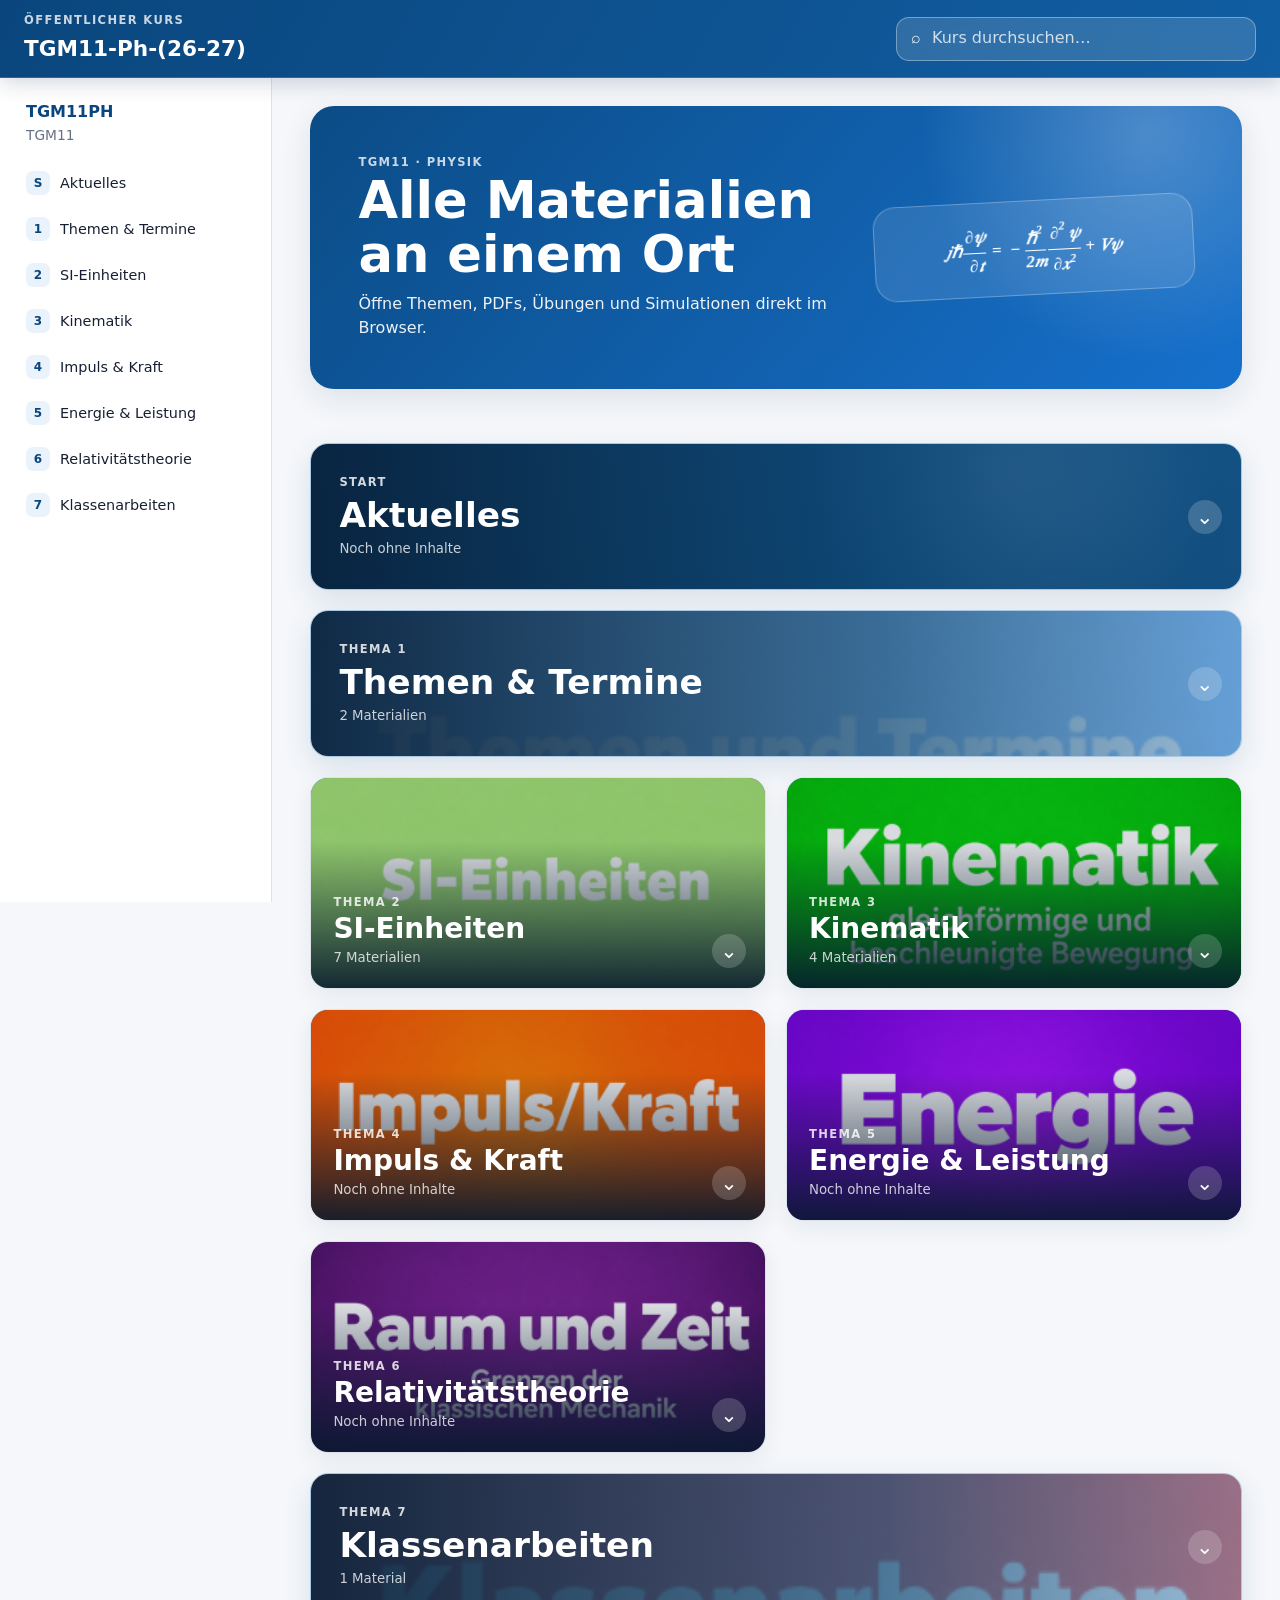
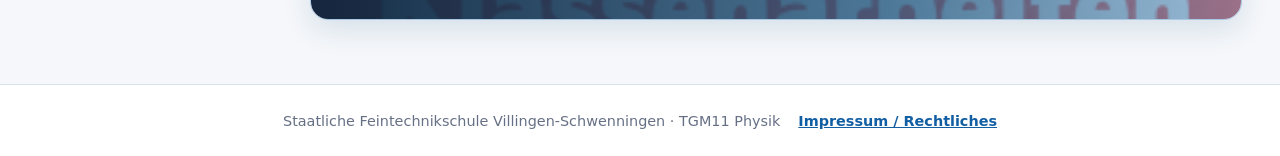
==== index.html @ e3fe37e3 "Add files via upload" ====
<!doctype html>
<html lang="de">
<head>
  <meta charset="utf-8">
  <meta name="viewport" content="width=device-width, initial-scale=1">
  <meta name="description" content="Öffentliche Kursseite mit automatisch erkannten Materialien">
  <meta name="theme-color" content="#115ea3">
  <title>Kurs</title>
  <link rel="stylesheet" href="assets/styles.css">
  <script type="module" src="assets/js/app.js?v=9"></script>
</head>
<body>
  <a class="skip-link" href="#main">Zum Inhalt springen</a>
  <header class="site-header">
    <div class="header-inner">
      <button class="menu-button" id="menuButton" type="button" aria-label="Navigation öffnen" aria-controls="sidebar" aria-expanded="false">☰</button>
      <div class="brand">
        <div>
          <p class="eyebrow">Öffentlicher Kurs</p>
          <h1 id="courseTitle">Moodle-Kurs</h1>
        </div>
      </div>
      <div class="header-actions">
        <label class="search" aria-label="Kurs durchsuchen">
          <span aria-hidden="true">⌕</span>
          <input id="searchInput" type="search" placeholder="Kurs durchsuchen…" autocomplete="off">
        </label>
      </div>
    </div>
  </header>

  <div class="layout">
    <aside class="sidebar" id="sidebar" aria-label="Kursnavigation">
      <div class="course-meta">
        <strong id="courseShortname"></strong>
        <span id="courseCategory"></span>
      </div>
      <nav id="sectionNav"></nav>
    </aside>

    <main id="main" class="main-content" tabindex="-1">
      <section class="hero" id="hero">
        <div>
          <p class="eyebrow" id="heroEyebrow">TGM11 · Physik</p>
          <h2 id="heroTitle">Alle Materialien an einem Ort</h2>
          <p id="heroText">Öffne Themen, PDFs, Übungen und Simulationen direkt im Browser.</p>
        </div>
        <div class="hero-symbol" aria-label="Zeitabhängige Schrödingergleichung">
          <math xmlns="http://www.w3.org/1998/Math/MathML" display="block">
            <mrow>
              <mi>j</mi><mo>⁢</mo><mi>ℏ</mi>
              <mfrac><mrow><mo>∂</mo><mi>ψ</mi></mrow><mrow><mo>∂</mo><mi>t</mi></mrow></mfrac>
              <mo>=</mo><mo>−</mo>
              <mfrac><msup><mi>ℏ</mi><mn>2</mn></msup><mrow><mn>2</mn><mi>m</mi></mrow></mfrac>
              <mfrac><mrow><msup><mo>∂</mo><mn>2</mn></msup><mi>ψ</mi></mrow><mrow><mo>∂</mo><msup><mi>x</mi><mn>2</mn></msup></mrow></mfrac>
              <mo>+</mo><mi>V</mi><mo>⁢</mo><mi>ψ</mi>
            </mrow>
          </math>
        </div>
      </section>

      <div id="searchStatus" class="search-status" role="status" aria-live="polite"></div>
      <section id="courseGrid" class="course-grid" aria-label="Kursbereiche"></section>
      <section id="emptySearch" class="empty-state" hidden>
        <div aria-hidden="true">⌕</div>
        <h2>Keine Treffer</h2>
        <p>Versuche einen anderen Suchbegriff.</p>
      </section>
    </main>
  </div>

  <footer class="site-footer">
    <span>Staatliche Feintechnikschule Villingen-Schwenningen · TGM11 Physik</span>
    <a href="impressum.html">Impressum / Rechtliches</a>
  </footer>

  <div class="modal" id="viewerModal" hidden>
    <div class="modal-backdrop" data-close-modal></div>
    <section class="modal-panel" role="dialog" aria-modal="true" aria-labelledby="viewerTitle">
      <header class="modal-header">
        <div>
          <p class="eyebrow" id="viewerType">Material</p>
          <h2 id="viewerTitle">Material</h2>
        </div>
        <div class="modal-actions">
          <a id="openNewTab" class="button secondary" href="#" target="_blank" rel="noopener" hidden>Neuer Tab</a>
          <a id="downloadFile" class="button secondary" href="#" download hidden>Download</a>
          <button class="icon-button" type="button" data-close-modal aria-label="Schließen">×</button>
        </div>
      </header>
      <div class="modal-body" id="viewerBody"></div>
    </section>
  </div>

  <template id="sectionTemplate">
    <article class="section-card">
      <button class="section-cover" type="button" aria-expanded="false">
        <span class="cover-image" aria-hidden="true"></span>
        <span class="cover-overlay"></span>
        <span class="cover-text">
          <span class="section-number"></span>
          <strong class="section-title"></strong>
          <small class="section-count"></small>
        </span>
        <span class="chevron" aria-hidden="true">⌄</span>
      </button>
      <div class="section-content" hidden>
        <div class="section-summary prose"></div>
        <div class="section-items"></div>
      </div>
    </article>
  </template>

  <template id="subsectionTemplate">
    <section class="subsection">
      <button class="subsection-toggle" type="button" aria-expanded="false">
        <span><span class="item-icon" aria-hidden="true">▦</span><strong class="subsection-title"></strong></span>
        <span class="subsection-meta"></span>
        <span class="chevron" aria-hidden="true">⌄</span>
      </button>
      <div class="subsection-body" hidden>
        <div class="subsection-summary prose"></div>
        <div class="subsection-items"></div>
      </div>
    </section>
  </template>
</body>
</html>
---- assets/styles.css ----
:root {
  --blue: #115ea3;
  --blue-dark: #0a467d;
  --blue-soft: #eaf3fb;
  --ink: #172033;
  --muted: #667085;
  --surface: #ffffff;
  --surface-alt: #f5f7fa;
  --border: #dbe2ea;
  --success: #087a55;
  --shadow: 0 10px 30px rgba(17, 38, 64, 0.10);
  --radius: 18px;
}

* { box-sizing: border-box; }
html { scroll-behavior: smooth; }
body {
  margin: 0;
  color: var(--ink);
  background: var(--surface-alt);
  font-family: Inter, ui-sans-serif, system-ui, -apple-system, BlinkMacSystemFont, "Segoe UI", sans-serif;
  line-height: 1.55;
}
button, input { font: inherit; }
a { color: var(--blue); }
[hidden] { display: none !important; }

.skip-link {
  position: fixed;
  top: 8px;
  left: 8px;
  z-index: 100;
  padding: 10px 14px;
  border-radius: 10px;
  color: white;
  background: var(--blue-dark);
  transform: translateY(-150%);
}
.skip-link:focus { transform: translateY(0); }

.site-header {
  position: sticky;
  top: 0;
  z-index: 30;
  border-bottom: 1px solid rgba(255,255,255,.16);
  color: white;
  background: linear-gradient(120deg, var(--blue-dark), var(--blue));
  box-shadow: 0 5px 20px rgba(0, 38, 74, .18);
}
.header-inner {
  min-height: 76px;
  padding: 12px 24px;
  display: flex;
  align-items: center;
  gap: 16px;
}
.brand { display: flex; align-items: center; min-width: 0; }
.brand h1 { margin: 0; font-size: clamp(1rem, 2vw, 1.35rem); white-space: nowrap; overflow: hidden; text-overflow: ellipsis; }
.eyebrow { margin: 0 0 2px; font-size: .72rem; font-weight: 800; letter-spacing: .12em; text-transform: uppercase; opacity: .78; }
.header-actions { margin-left: auto; }
.search {
  width: min(360px, 36vw);
  min-height: 44px;
  padding: 0 14px;
  display: flex;
  align-items: center;
  gap: 9px;
  border: 1px solid rgba(255,255,255,.35);
  border-radius: 13px;
  background: rgba(255,255,255,.14);
  backdrop-filter: blur(8px);
}
.search input { width: 100%; border: 0; outline: 0; color: white; background: transparent; }
.search input::placeholder { color: rgba(255,255,255,.78); }
.menu-button { display: none; border: 0; color: white; background: transparent; font-size: 1.5rem; cursor: pointer; }

.layout { display: grid; grid-template-columns: 272px minmax(0, 1fr); min-height: calc(100vh - 76px); }
.sidebar {
  position: sticky;
  top: 76px;
  align-self: start;
  height: calc(100vh - 76px);
  padding: 22px 16px;
  overflow-y: auto;
  border-right: 1px solid var(--border);
  background: var(--surface);
}
.course-meta { padding: 0 10px 16px; display: grid; }
.course-meta strong { color: var(--blue-dark); }
.course-meta span { color: var(--muted); font-size: .86rem; }
#sectionNav { display: grid; gap: 4px; }
.nav-link {
  width: 100%;
  padding: 9px 10px;
  display: flex;
  align-items: center;
  gap: 10px;
  border: 0;
  border-radius: 10px;
  text-align: left;
  color: var(--ink);
  background: transparent;
  cursor: pointer;
}
.nav-link:hover, .nav-link:focus-visible { color: var(--blue-dark); background: var(--blue-soft); }
.nav-number { width: 24px; height: 24px; display: grid; place-items: center; border-radius: 7px; color: var(--blue-dark); background: var(--blue-soft); font-size: .75rem; font-weight: 800; }
.nav-title { overflow: hidden; text-overflow: ellipsis; white-space: nowrap; font-size: .9rem; }

.main-content { width: min(1260px, 100%); margin: 0 auto; padding: 28px clamp(18px, 3vw, 42px) 64px; }
.hero {
  min-height: 210px;
  padding: clamp(24px, 4vw, 48px);
  display: flex;
  align-items: center;
  justify-content: space-between;
  gap: 28px;
  overflow: hidden;
  border-radius: 24px;
  color: white;
  background: radial-gradient(circle at 90% 10%, rgba(255,255,255,.24), transparent 26%), linear-gradient(130deg, #0b4c86, #1670cc);
  box-shadow: var(--shadow);
}
.hero h2 { margin: 0 0 10px; font-size: clamp(1.8rem, 4vw, 3.2rem); line-height: 1.05; }
.hero p:not(.eyebrow) { max-width: 700px; margin: 0; opacity: .92; }
.hero-symbol {
  flex: 0 1 520px;
  max-width: 52%;
  padding: 22px 24px;
  overflow-x: auto;
  border: 1px solid rgba(255,255,255,.28);
  border-radius: 22px;
  color: white;
  background: rgba(255,255,255,.1);
  transform: rotate(-3deg);
}
.hero-symbol math {
  min-width: max-content;
  font: italic 700 clamp(.82rem, 1.35vw, 1.3rem) "Cambria Math", "STIX Two Math", "Times New Roman", serif;
}
.search-status { min-height: 24px; margin: 20px 2px 10px; color: var(--muted); font-size: .9rem; }
.course-grid { display: grid; grid-template-columns: repeat(2, minmax(0, 1fr)); gap: 20px; }

.section-card { overflow: hidden; border: 1px solid var(--border); border-radius: var(--radius); background: var(--surface); box-shadow: 0 7px 22px rgba(17,38,64,.07); transition: transform .18s ease, box-shadow .18s ease; }
.section-card:hover { transform: translateY(-2px); box-shadow: var(--shadow); }
.section-card.open { grid-column: 1 / -1; }

/* Übergeordnete Kacheln nehmen die gesamte Breite des Rasters ein.
   Standardmäßig stehen sie oben; .featured-bottom setzt sie ans Ende. */
.section-card.featured-section {
  grid-column: 1 / -1;
  order: -1;
  border-color: #a9c8e3;
  box-shadow: 0 10px 28px rgba(17, 74, 124, .13);
}
.section-card.featured-section.featured-bottom { order: 999; }
.featured-section .section-cover { min-height: 145px; }
.featured-section .cover-image {
  background-position: center 38%;
}
.featured-section .cover-overlay {
  background: linear-gradient(90deg, rgba(7, 32, 58, .94), rgba(9, 68, 113, .72) 62%, rgba(18, 100, 163, .42));
}
.featured-section .cover-text {
  inset: 0 82px 0 28px;
  align-content: center;
  gap: 4px;
}
.featured-section .section-title {
  font-size: clamp(1.45rem, 3vw, 2.15rem);
}
.featured-section .section-cover > .chevron {
  top: 50%;
  bottom: auto;
  transform: translateY(-50%);
}
.featured-section.open .section-cover > .chevron {
  transform: translateY(-50%) rotate(180deg);
}

.section-cover {
  position: relative;
  width: 100%;
  min-height: 210px;
  padding: 0;
  overflow: hidden;
  border: 0;
  display: block;
  text-align: left;
  color: white;
  background: linear-gradient(135deg, #205b8e, #163e67);
  cursor: pointer;
}
.cover-image { position: absolute; inset: 0; background-position: center; background-size: cover; transform: scale(1.02); transition: transform .3s ease; }
.section-cover:hover .cover-image { transform: scale(1.06); }
.cover-overlay { position: absolute; inset: 0; background: linear-gradient(to top, rgba(7,25,46,.92), rgba(7,25,46,.15) 70%); }
.cover-text { position: absolute; inset: auto 22px 20px; display: grid; gap: 2px; }
.section-number { font-size: .72rem; font-weight: 800; letter-spacing: .12em; text-transform: uppercase; opacity: .82; }
.section-title { font-size: clamp(1.25rem, 2.3vw, 1.75rem); line-height: 1.15; }
.section-count { opacity: .78; }
.chevron { transition: transform .2s ease; }
.section-cover > .chevron { position: absolute; right: 19px; bottom: 20px; width: 34px; height: 34px; display: grid; place-items: center; border-radius: 50%; background: rgba(255,255,255,.18); font-size: 1.3rem; }
.section-card.open .section-cover > .chevron, [aria-expanded="true"] > .chevron { transform: rotate(180deg); }
.section-content { padding: 22px; }
.section-summary:not(:empty) { margin-bottom: 18px; padding: 16px; border-radius: 13px; background: var(--blue-soft); }
.section-items { display: grid; gap: 12px; }

.subsection { overflow: hidden; border: 1px solid var(--border); border-radius: 14px; background: #fbfcfe; }
.subsection-toggle { width: 100%; min-height: 58px; padding: 12px 15px; display: grid; grid-template-columns: minmax(0,1fr) auto auto; align-items: center; gap: 10px; border: 0; text-align: left; color: var(--ink); background: transparent; cursor: pointer; }
.subsection-toggle:hover { background: var(--blue-soft); }
.subsection-toggle > span:first-child { display: flex; align-items: center; gap: 10px; min-width: 0; }
.subsection-title { overflow-wrap: anywhere; }
.subsection-meta { color: var(--muted); font-size: .82rem; }
.subsection-body { padding: 0 14px 14px; }
.subsection-items { display: grid; gap: 9px; }
.subsection-summary:not(:empty) { margin-bottom: 10px; }

.material {
  width: 100%;
  min-height: 62px;
  padding: 11px 13px;
  display: grid;
  grid-template-columns: 40px minmax(0,1fr) auto;
  align-items: center;
  gap: 12px;
  border: 1px solid var(--border);
  border-radius: 12px;
  text-align: left;
  color: var(--ink);
  background: white;
}
button.material { cursor: pointer; }
button.material:hover, button.material:focus-visible { border-color: #8cb8dd; background: #f7fbff; }
.item-icon { width: 36px; height: 36px; display: inline-grid; place-items: center; border-radius: 10px; color: var(--blue-dark); background: var(--blue-soft); font-weight: 900; }
.material-copy { min-width: 0; display: grid; }
.material-title { font-weight: 750; overflow-wrap: anywhere; }
.material-meta { color: var(--muted); font-size: .8rem; }
.material-action { color: var(--blue); font-size: .82rem; font-weight: 750; }
.notice { background: #fffaf0; border-color: #ead8ad; }
a.notice { text-decoration: none; cursor: pointer; }
a.notice:hover, a.notice:focus-visible { border-color: #d5ad4c; background: #fff6df; }
.notice .item-icon { color: #7c5b16; background: #f7eac8; }
.empty-material { color: var(--muted); background: var(--surface-alt); }
.material-folder { overflow: hidden; border: 1px solid var(--border); border-radius: 12px; background: #f7fafe; }
.material-folder > .folder-toggle { min-height: 58px; border: 0; border-radius: 0; background: transparent; }
.material-folder > .folder-toggle:hover,
.material-folder > .folder-toggle:focus-visible { background: var(--blue-soft); }
.folder-toggle > .chevron { justify-self: end; font-size: 1.15rem; }
.folder-list { padding: 0 10px 10px; margin: 0; display: grid; gap: 8px; list-style: none; }
.folder-list[hidden] { display: none; }
.folder-list > .material-folder { background: white; }

.prose { overflow-wrap: anywhere; }
.prose > :first-child { margin-top: 0; }
.prose > :last-child { margin-bottom: 0; }
.prose img { max-width: 100%; height: auto; }
.prose table { width: 100% !important; border-collapse: collapse; }
.prose td, .prose th { padding: 8px; border: 1px solid var(--border); vertical-align: top; }

.empty-state { padding: 60px 20px; text-align: center; color: var(--muted); }
.empty-state div { font-size: 3rem; }
.empty-state h2 { margin-bottom: 2px; color: var(--ink); }

.modal { position: fixed; inset: 0; z-index: 60; }
.modal-backdrop { position: absolute; inset: 0; background: rgba(8,20,36,.72); backdrop-filter: blur(4px); }
.modal-panel { position: absolute; inset: 24px; display: grid; grid-template-rows: auto minmax(0,1fr); overflow: hidden; border-radius: 20px; background: white; box-shadow: 0 24px 80px rgba(0,0,0,.35); }
.modal-header { min-height: 76px; padding: 13px 18px; display: flex; align-items: center; gap: 16px; border-bottom: 1px solid var(--border); }
.modal-header h2 { margin: 0; font-size: clamp(1rem, 2vw, 1.35rem); }
.modal-actions { margin-left: auto; display: flex; align-items: center; gap: 8px; }
.button { min-height: 40px; padding: 8px 12px; display: inline-flex; align-items: center; justify-content: center; border-radius: 10px; text-decoration: none; font-weight: 750; }
.button.secondary { color: var(--blue-dark); background: var(--blue-soft); }
.icon-button { width: 42px; height: 42px; border: 0; border-radius: 12px; color: var(--ink); background: var(--surface-alt); font-size: 1.7rem; cursor: pointer; }
.modal-body { min-height: 0; overflow: auto; background: #eef1f5; }
.viewer-frame { width: 100%; height: 100%; min-height: 520px; border: 0; background: white; }
.page-view { width: min(900px, calc(100% - 30px)); margin: 20px auto; padding: clamp(18px, 4vw, 42px); border-radius: 16px; background: white; box-shadow: var(--shadow); }
body.modal-open { overflow: hidden; }

.site-footer {
  min-height: 72px;
  padding: 18px clamp(18px, 3vw, 42px);
  display: flex;
  align-items: center;
  justify-content: center;
  gap: 18px;
  flex-wrap: wrap;
  border-top: 1px solid var(--border);
  color: var(--muted);
  background: var(--surface);
  font-size: .9rem;
  text-align: center;
}
.site-footer a { font-weight: 750; }

.legal-page { min-height: 100vh; background: var(--surface-alt); }
.legal-header {
  padding: 22px clamp(18px, 4vw, 48px);
  color: white;
  background: linear-gradient(120deg, var(--blue-dark), var(--blue));
  box-shadow: 0 5px 20px rgba(0, 38, 74, .18);
}
.legal-header-inner { width: min(900px, 100%); margin: 0 auto; }
.legal-back {
  display: inline-flex;
  margin-bottom: 18px;
  color: white;
  font-weight: 750;
  text-decoration: none;
}
.legal-back:hover, .legal-back:focus-visible { text-decoration: underline; }
.legal-header h1 { margin: 0; font-size: clamp(2rem, 5vw, 3.4rem); line-height: 1.08; }
.legal-header p { max-width: 680px; margin: 10px 0 0; opacity: .88; }
.legal-main { width: min(900px, calc(100% - 28px)); margin: 28px auto 56px; }
.legal-card {
  padding: clamp(22px, 4vw, 42px);
  border: 1px solid var(--border);
  border-radius: 22px;
  background: var(--surface);
  box-shadow: var(--shadow);
}
.legal-card section + section { margin-top: 30px; padding-top: 26px; border-top: 1px solid var(--border); }
.legal-card h2 { margin: 0 0 10px; color: var(--blue-dark); font-size: clamp(1.15rem, 2vw, 1.4rem); }
.legal-card p { margin: 0; }
.legal-card p + p { margin-top: 10px; }
.legal-address { font-style: normal; }
.legal-updated { color: var(--muted); font-size: .9rem; }

@media (max-width: 900px) {
  .layout { grid-template-columns: 1fr; }
  .menu-button { display: block; }
  .sidebar { position: fixed; top: 76px; bottom: 0; left: 0; z-index: 40; width: min(300px, 86vw); height: auto; transform: translateX(-105%); transition: transform .2s ease; box-shadow: var(--shadow); }
  .sidebar.open { transform: translateX(0); }
  .course-grid { grid-template-columns: 1fr; }
  .section-card.open { grid-column: auto; }
  .hero-symbol { display: none; }
  .search { width: min(44vw, 320px); }
}

@media (max-width: 620px) {
  .header-inner { padding: 10px 12px; }
  .brand .eyebrow { display: none; }
  .search { width: 42px; padding: 0 12px; transition: width .2s ease; }
  .search:focus-within { position: absolute; left: 58px; right: 10px; width: auto; background: var(--blue-dark); }
  .search input { min-width: 0; }
  .main-content { padding: 18px 12px 44px; }
  .hero { min-height: 180px; border-radius: 18px; }
  .section-cover { min-height: 175px; }
  .featured-section .section-cover { min-height: 130px; }
  .featured-section .cover-text { inset: 0 68px 0 20px; }
  .subsection-toggle { grid-template-columns: minmax(0,1fr) auto; }
  .subsection-meta { display: none; }
  .material { grid-template-columns: 36px minmax(0,1fr); }
  .material-action { display: none; }
  .modal-panel { inset: 0; border-radius: 0; }
  .modal-actions .button { display: none; }
  .modal-header { padding: 10px 12px; }
}

/* Automatisch aufgebaute Materialstruktur */
a.material.external-link { text-decoration: none; cursor: pointer; }
a.material.external-link:hover, a.material.external-link:focus-visible { border-color: #8cb8dd; background: #f7fbff; }
.viewer-media { display: block; width: min(100%, 1100px); max-height: calc(100vh - 170px); margin: auto; background: #000; }
.viewer-audio { display: block; width: min(100%, 700px); margin: 40px auto; }

/* Ankündigungen aus verwaltung/ankuendigungen.json */
.announcement-list {
  margin-bottom: 14px;
  display: grid;
  gap: 10px;
}
.announcement {
  padding: 14px;
  display: grid;
  grid-template-columns: 38px minmax(0, 1fr);
  gap: 12px;
  border: 1px solid #bdd7ee;
  border-radius: 13px;
  background: #f4f9fd;
}
.announcement.important {
  border-color: #e2c172;
  background: #fff9eb;
}
.announcement-icon {
  width: 36px;
  height: 36px;
  display: grid;
  place-items: center;
  border-radius: 10px;
  color: var(--blue-dark);
  background: var(--blue-soft);
  font-weight: 900;
}
.announcement.important .announcement-icon {
  color: #765514;
  background: #f6e8bd;
}
.announcement-content { min-width: 0; }
.announcement-heading {
  display: flex;
  align-items: baseline;
  justify-content: space-between;
  gap: 12px;
}
.announcement-heading time {
  flex: none;
  color: var(--muted);
  font-size: .8rem;
}
.announcement-content p {
  margin: 5px 0 0;
  white-space: pre-line;
}
.announcement-content a {
  display: inline-block;
  margin-top: 7px;
  font-weight: 750;
}
.startup-error {
  width: min(720px, calc(100% - 32px));
  margin: 60px auto;
  padding: 28px;
  border: 1px solid var(--border);
  border-radius: var(--radius);
  background: white;
  box-shadow: var(--shadow);
}

/* Suche: zeigt passende Unterordner und Dateien direkt innerhalb der Kacheln. */
.course-grid.searching .section-card:not([hidden]) {
  grid-column: 1 / -1;
}
.course-grid.searching .search-match > .section-cover,
.course-grid.searching .subsection.search-match > .subsection-toggle,
.course-grid.searching .material-folder.search-match > .folder-toggle,
.course-grid.searching .material.search-match,
.course-grid.searching .announcement.search-match {
  outline: 2px solid rgba(17, 94, 163, .28);
  outline-offset: -2px;
}
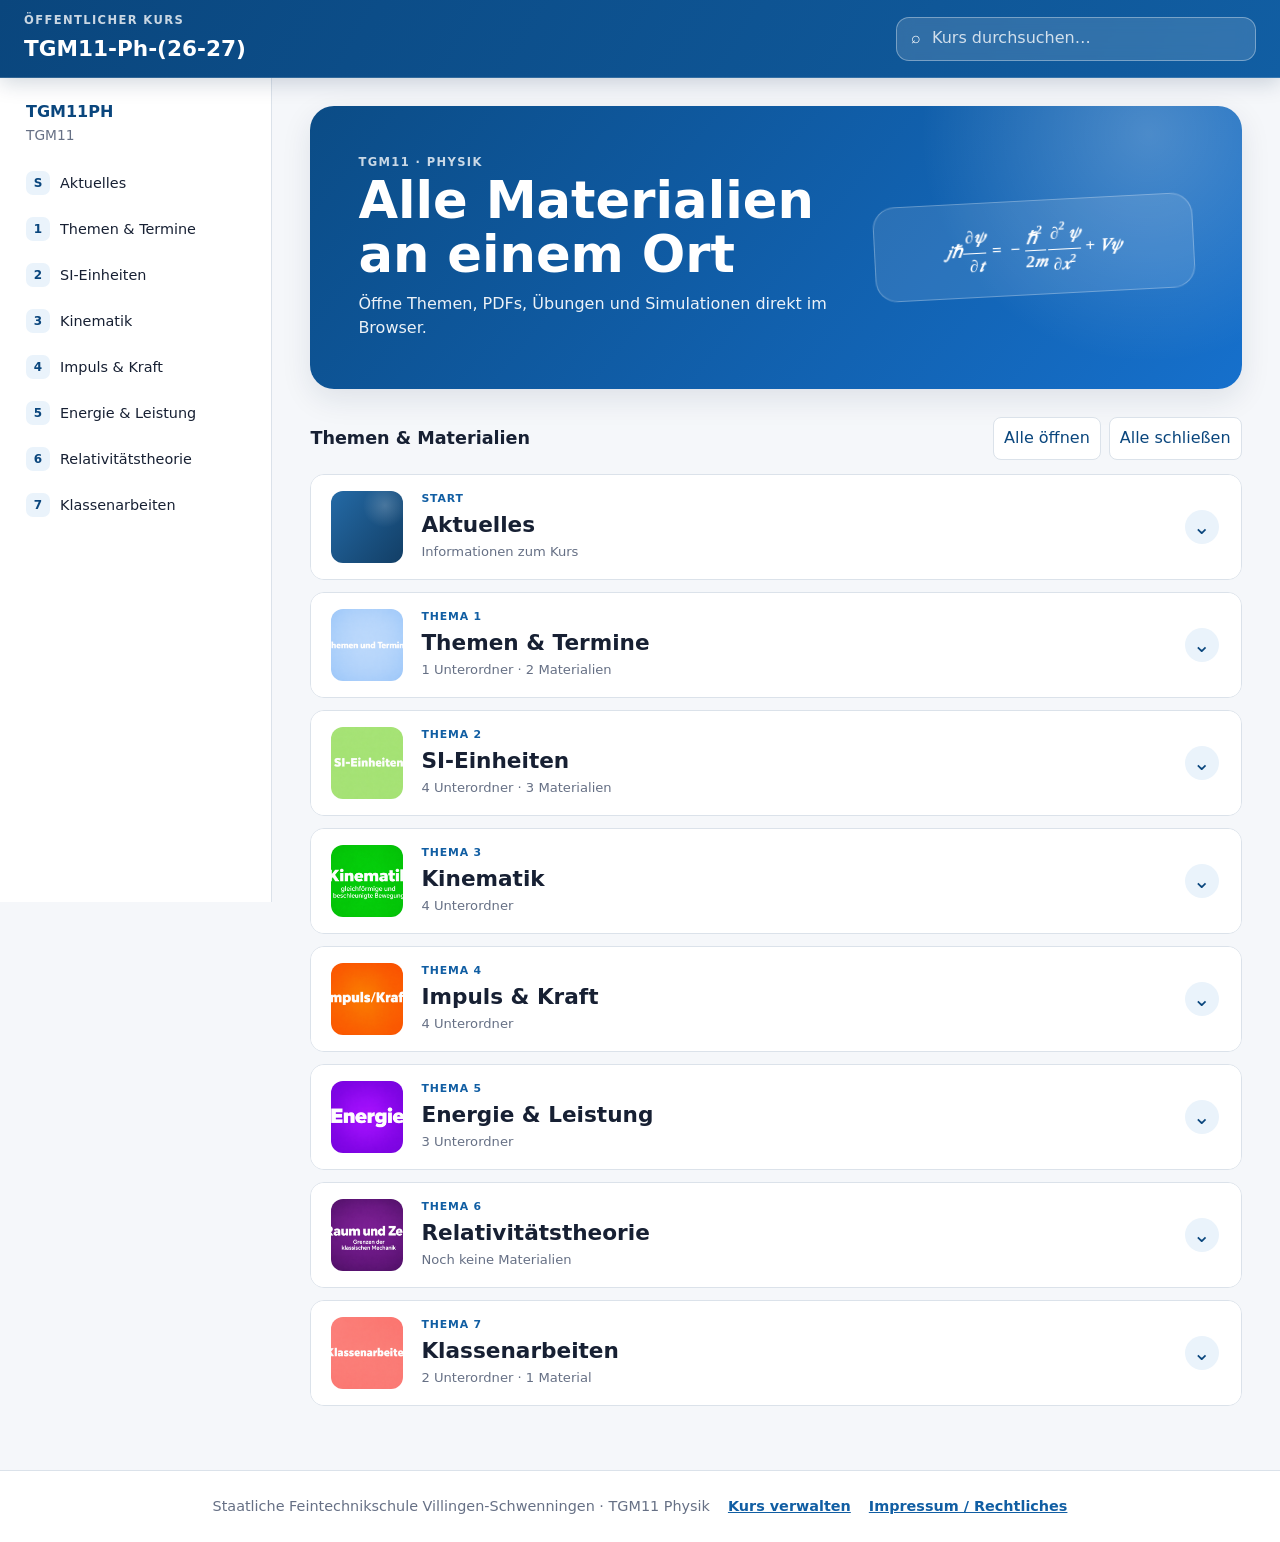
==== commit 726f8b32: "Kursnamen zentralisieren, Ordner und PDF-Pflege vereinfachen und Themen als Liste anzeigen" ====
--- a/index.html
+++ b/index.html
@@ -6,8 +6,8 @@
   <meta name="description" content="Öffentliche Kursseite mit automatisch erkannten Materialien">
   <meta name="theme-color" content="#115ea3">
   <title>Kurs</title>
-  <link rel="stylesheet" href="assets/styles.css">
-  <script type="module" src="assets/js/app.js?v=9"></script>
+  <link rel="stylesheet" href="assets/styles.css?v=11">
+  <script type="module" src="assets/js/app.js?v=11"></script>
 </head>
 <body>
   <a class="skip-link" href="#main">Zum Inhalt springen</a>
@@ -17,7 +17,7 @@
       <div class="brand">
         <div>
           <p class="eyebrow">Öffentlicher Kurs</p>
-          <h1 id="courseTitle">Moodle-Kurs</h1>
+          <h1 id="courseTitle">Physikkurs</h1>
         </div>
       </div>
       <div class="header-actions">
@@ -41,7 +41,7 @@
     <main id="main" class="main-content" tabindex="-1">
       <section class="hero" id="hero">
         <div>
-          <p class="eyebrow" id="heroEyebrow">TGM11 · Physik</p>
+          <p class="eyebrow" id="heroEyebrow">Physik</p>
           <h2 id="heroTitle">Alle Materialien an einem Ort</h2>
           <p id="heroText">Öffne Themen, PDFs, Übungen und Simulationen direkt im Browser.</p>
         </div>
@@ -59,6 +59,13 @@
         </div>
       </section>
 
+      <div class="course-toolbar">
+        <h2>Themen &amp; Materialien</h2>
+        <div class="course-toolbar-actions">
+          <button id="expandAll" class="text-button" type="button">Alle öffnen</button>
+          <button id="collapseAll" class="text-button" type="button">Alle schließen</button>
+        </div>
+      </div>
       <div id="searchStatus" class="search-status" role="status" aria-live="polite"></div>
       <section id="courseGrid" class="course-grid" aria-label="Kursbereiche"></section>
       <section id="emptySearch" class="empty-state" hidden>
@@ -70,7 +77,8 @@
   </div>
 
   <footer class="site-footer">
-    <span>Staatliche Feintechnikschule Villingen-Schwenningen · TGM11 Physik</span>
+    <span>Staatliche Feintechnikschule Villingen-Schwenningen · <span data-course-name>Kurs</span> Physik</span>
+    <a href="verwaltung/">Kurs verwalten</a>
     <a href="impressum.html">Impressum / Rechtliches</a>
   </footer>
 
--- a/assets/styles.css
+++ b/assets/styles.css
@@ -138,71 +138,33 @@
   font: italic 700 clamp(.82rem, 1.35vw, 1.3rem) "Cambria Math", "STIX Two Math", "Times New Roman", serif;
 }
 .search-status { min-height: 24px; margin: 20px 2px 10px; color: var(--muted); font-size: .9rem; }
-.course-grid { display: grid; grid-template-columns: repeat(2, minmax(0, 1fr)); gap: 20px; }
-
-.section-card { overflow: hidden; border: 1px solid var(--border); border-radius: var(--radius); background: var(--surface); box-shadow: 0 7px 22px rgba(17,38,64,.07); transition: transform .18s ease, box-shadow .18s ease; }
-.section-card:hover { transform: translateY(-2px); box-shadow: var(--shadow); }
-.section-card.open { grid-column: 1 / -1; }
-
-/* Übergeordnete Kacheln nehmen die gesamte Breite des Rasters ein.
-   Standardmäßig stehen sie oben; .featured-bottom setzt sie ans Ende. */
-.section-card.featured-section {
-  grid-column: 1 / -1;
-  order: -1;
-  border-color: #a9c8e3;
-  box-shadow: 0 10px 28px rgba(17, 74, 124, .13);
-}
-.section-card.featured-section.featured-bottom { order: 999; }
-.featured-section .section-cover { min-height: 145px; }
-.featured-section .cover-image {
-  background-position: center 38%;
-}
-.featured-section .cover-overlay {
-  background: linear-gradient(90deg, rgba(7, 32, 58, .94), rgba(9, 68, 113, .72) 62%, rgba(18, 100, 163, .42));
-}
-.featured-section .cover-text {
-  inset: 0 82px 0 28px;
-  align-content: center;
-  gap: 4px;
-}
-.featured-section .section-title {
-  font-size: clamp(1.45rem, 3vw, 2.15rem);
-}
-.featured-section .section-cover > .chevron {
-  top: 50%;
-  bottom: auto;
-  transform: translateY(-50%);
-}
-.featured-section.open .section-cover > .chevron {
-  transform: translateY(-50%) rotate(180deg);
-}
-
-.section-cover {
-  position: relative;
-  width: 100%;
-  min-height: 210px;
-  padding: 0;
-  overflow: hidden;
-  border: 0;
-  display: block;
-  text-align: left;
-  color: white;
-  background: linear-gradient(135deg, #205b8e, #163e67);
-  cursor: pointer;
-}
-.cover-image { position: absolute; inset: 0; background-position: center; background-size: cover; transform: scale(1.02); transition: transform .3s ease; }
-.section-cover:hover .cover-image { transform: scale(1.06); }
-.cover-overlay { position: absolute; inset: 0; background: linear-gradient(to top, rgba(7,25,46,.92), rgba(7,25,46,.15) 70%); }
-.cover-text { position: absolute; inset: auto 22px 20px; display: grid; gap: 2px; }
-.section-number { font-size: .72rem; font-weight: 800; letter-spacing: .12em; text-transform: uppercase; opacity: .82; }
-.section-title { font-size: clamp(1.25rem, 2.3vw, 1.75rem); line-height: 1.15; }
-.section-count { opacity: .78; }
+/* Eine ruhige Liste: gleiche Breite, klare Nummern, kleine Themenbilder. */
+.course-grid { display: grid; grid-template-columns: minmax(0, 1fr); gap: 12px; }
+.course-toolbar { margin-top: 28px; display: flex; align-items: center; justify-content: space-between; gap: 16px; flex-wrap: wrap; }
+.course-toolbar h2 { margin: 0; font-size: 1.1rem; }
+.course-toolbar-actions { display: flex; gap: 8px; }
+.text-button { padding: 8px 10px; border: 1px solid var(--border); border-radius: 8px; color: var(--blue-dark); background: white; cursor: pointer; }
+.text-button:hover { background: var(--blue-soft); }
+.search-status { min-height: 0; margin: 12px 2px; }
+.search-status:empty { margin: 0 0 14px; }
+.section-card { overflow: hidden; border: 1px solid var(--border); border-radius: 14px; background: var(--surface); scroll-margin-top: 96px; }
+.section-card.open { border-color: #a9c8e3; box-shadow: 0 4px 18px rgba(17,38,64,.05); }
+.section-cover { position: relative; width: 100%; min-height: 104px; padding: 16px 20px; border: 0; display: grid; grid-template-columns: 72px minmax(0,1fr) 36px; align-items: center; gap: 18px; text-align: left; color: var(--ink); background: white; cursor: pointer; }
+.section-cover:hover { background: #f7fbff; }
+.section-card.open > .section-cover { background: #f0f7fd; border-bottom: 1px solid var(--border); }
+.cover-image { width: 72px; height: 72px; border-radius: 12px; background-position: center; background-size: cover; }
+.cover-overlay { display: none; }
+.cover-text { min-width: 0; display: grid; gap: 3px; }
+.section-number { color: var(--blue); font-size: .68rem; font-weight: 800; letter-spacing: .08em; text-transform: uppercase; }
+.section-title { font-size: clamp(1.08rem, 2vw, 1.35rem); line-height: 1.3; overflow-wrap: anywhere; }
+.section-count { color: var(--muted); font-size: .82rem; }
 .chevron { transition: transform .2s ease; }
-.section-cover > .chevron { position: absolute; right: 19px; bottom: 20px; width: 34px; height: 34px; display: grid; place-items: center; border-radius: 50%; background: rgba(255,255,255,.18); font-size: 1.3rem; }
+.section-cover > .chevron { width: 34px; height: 34px; display: grid; place-items: center; border-radius: 50%; color: var(--blue-dark); background: var(--blue-soft); font-size: 1.3rem; }
 .section-card.open .section-cover > .chevron, [aria-expanded="true"] > .chevron { transform: rotate(180deg); }
-.section-content { padding: 22px; }
-.section-summary:not(:empty) { margin-bottom: 18px; padding: 16px; border-radius: 13px; background: var(--blue-soft); }
-.section-items { display: grid; gap: 12px; }
+.section-content { padding: 18px; }
+.section-summary:not(:empty) { margin-bottom: 16px; padding: 16px; border-radius: 10px; background: var(--blue-soft); }
+.section-items { display: grid; gap: 10px; }
+button:focus-visible, a:focus-visible, input:focus-visible, select:focus-visible { outline: 3px solid #e6a322; outline-offset: 3px; }
 
 .subsection { overflow: hidden; border: 1px solid var(--border); border-radius: 14px; background: #fbfcfe; }
 .subsection-toggle { width: 100%; min-height: 58px; padding: 12px 15px; display: grid; grid-template-columns: minmax(0,1fr) auto auto; align-items: center; gap: 10px; border: 0; text-align: left; color: var(--ink); background: transparent; cursor: pointer; }
@@ -342,15 +304,18 @@
   .search input { min-width: 0; }
   .main-content { padding: 18px 12px 44px; }
   .hero { min-height: 180px; border-radius: 18px; }
-  .section-cover { min-height: 175px; }
-  .featured-section .section-cover { min-height: 130px; }
-  .featured-section .cover-text { inset: 0 68px 0 20px; }
+  .section-cover { min-height: 94px; padding: 14px; grid-template-columns: 48px minmax(0,1fr) 30px; gap: 12px; }
+  .cover-image { width: 48px; height: 56px; border-radius: 8px; }
+  .section-content { padding: 12px; }
   .subsection-toggle { grid-template-columns: minmax(0,1fr) auto; }
   .subsection-meta { display: none; }
   .material { grid-template-columns: 36px minmax(0,1fr); }
   .material-action { display: none; }
   .modal-panel { inset: 0; border-radius: 0; }
-  .modal-actions .button { display: none; }
+  .modal-header { flex-wrap: wrap; }
+  .modal-actions { margin-left: 0; width: 100%; }
+  .modal-actions .button { font-size: .8rem; }
+  .modal-actions .icon-button { margin-left: auto; }
   .modal-header { padding: 10px 12px; }
 }
 
@@ -436,3 +401,5 @@
   outline: 2px solid rgba(17, 94, 163, .28);
   outline-offset: -2px;
 }
+
+@media (prefers-reduced-motion: reduce) { html { scroll-behavior: auto; } *, *::before, *::after { transition: none !important; } }
